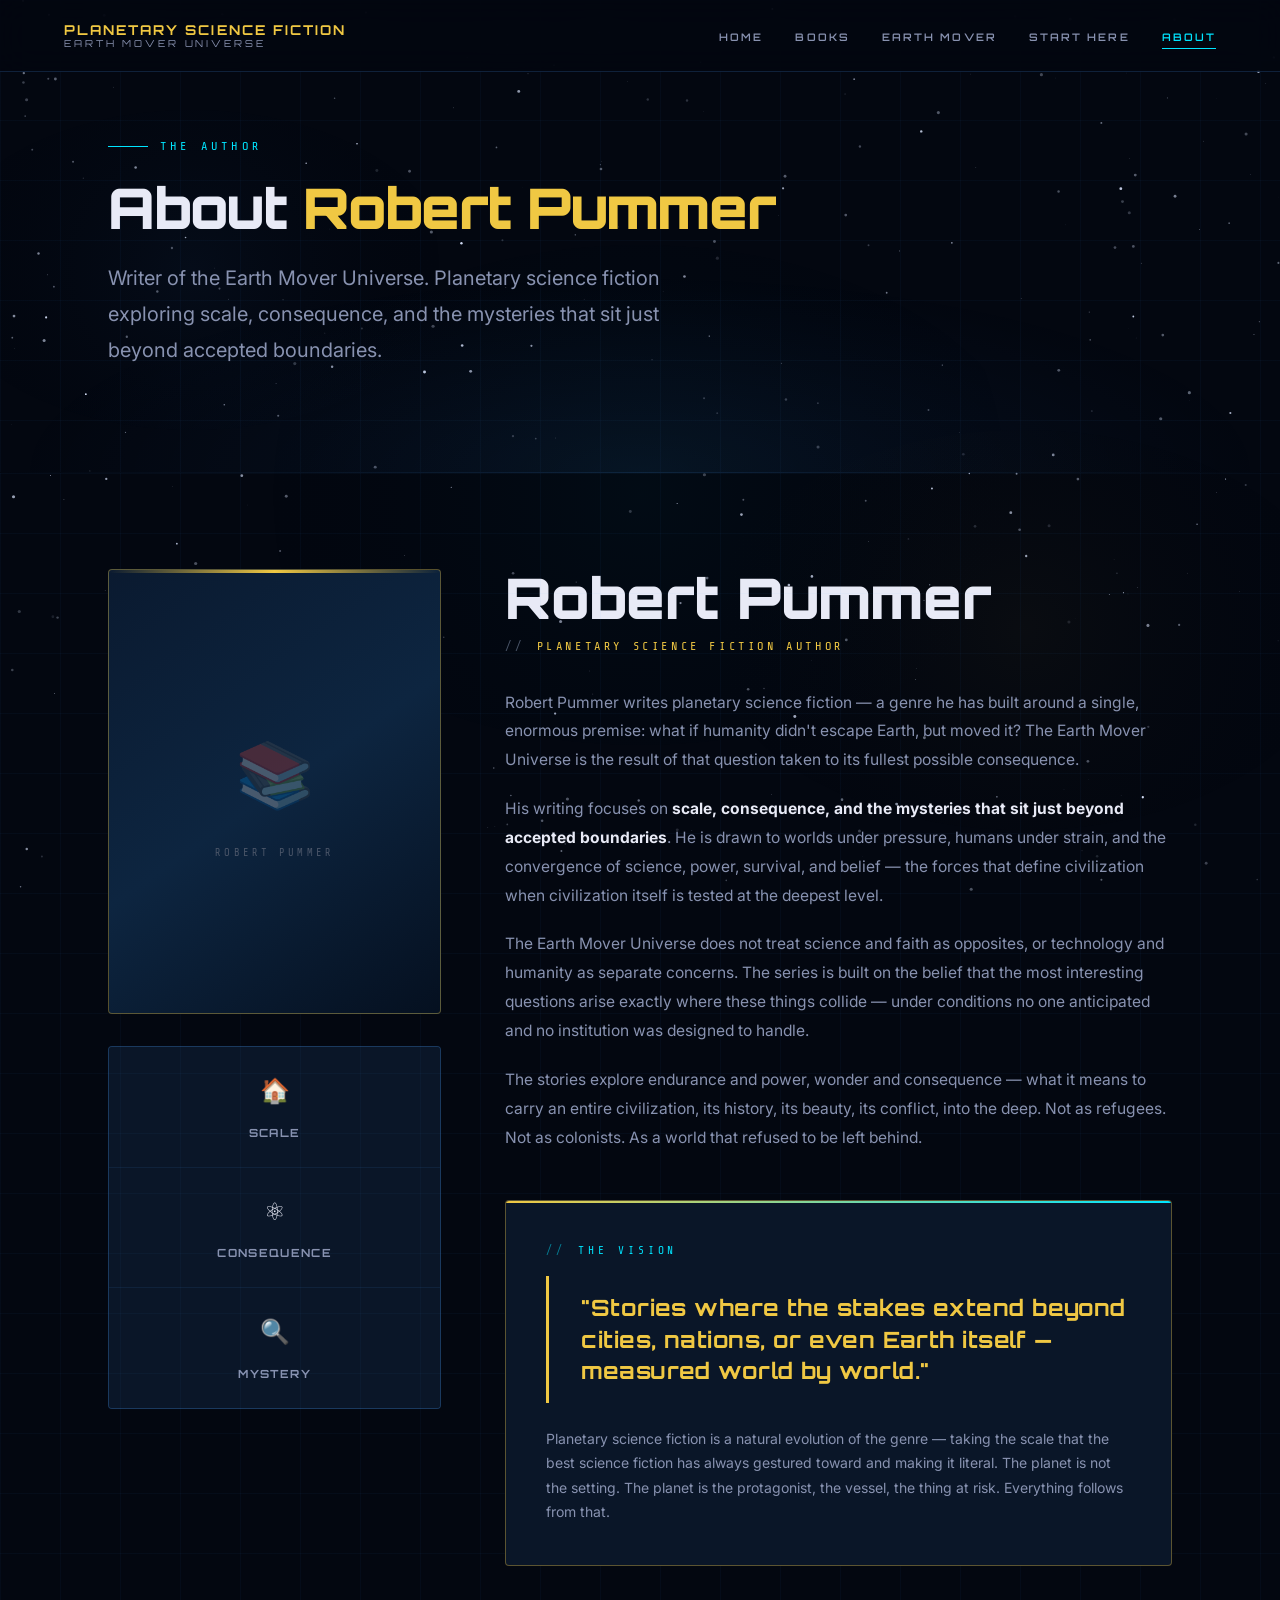
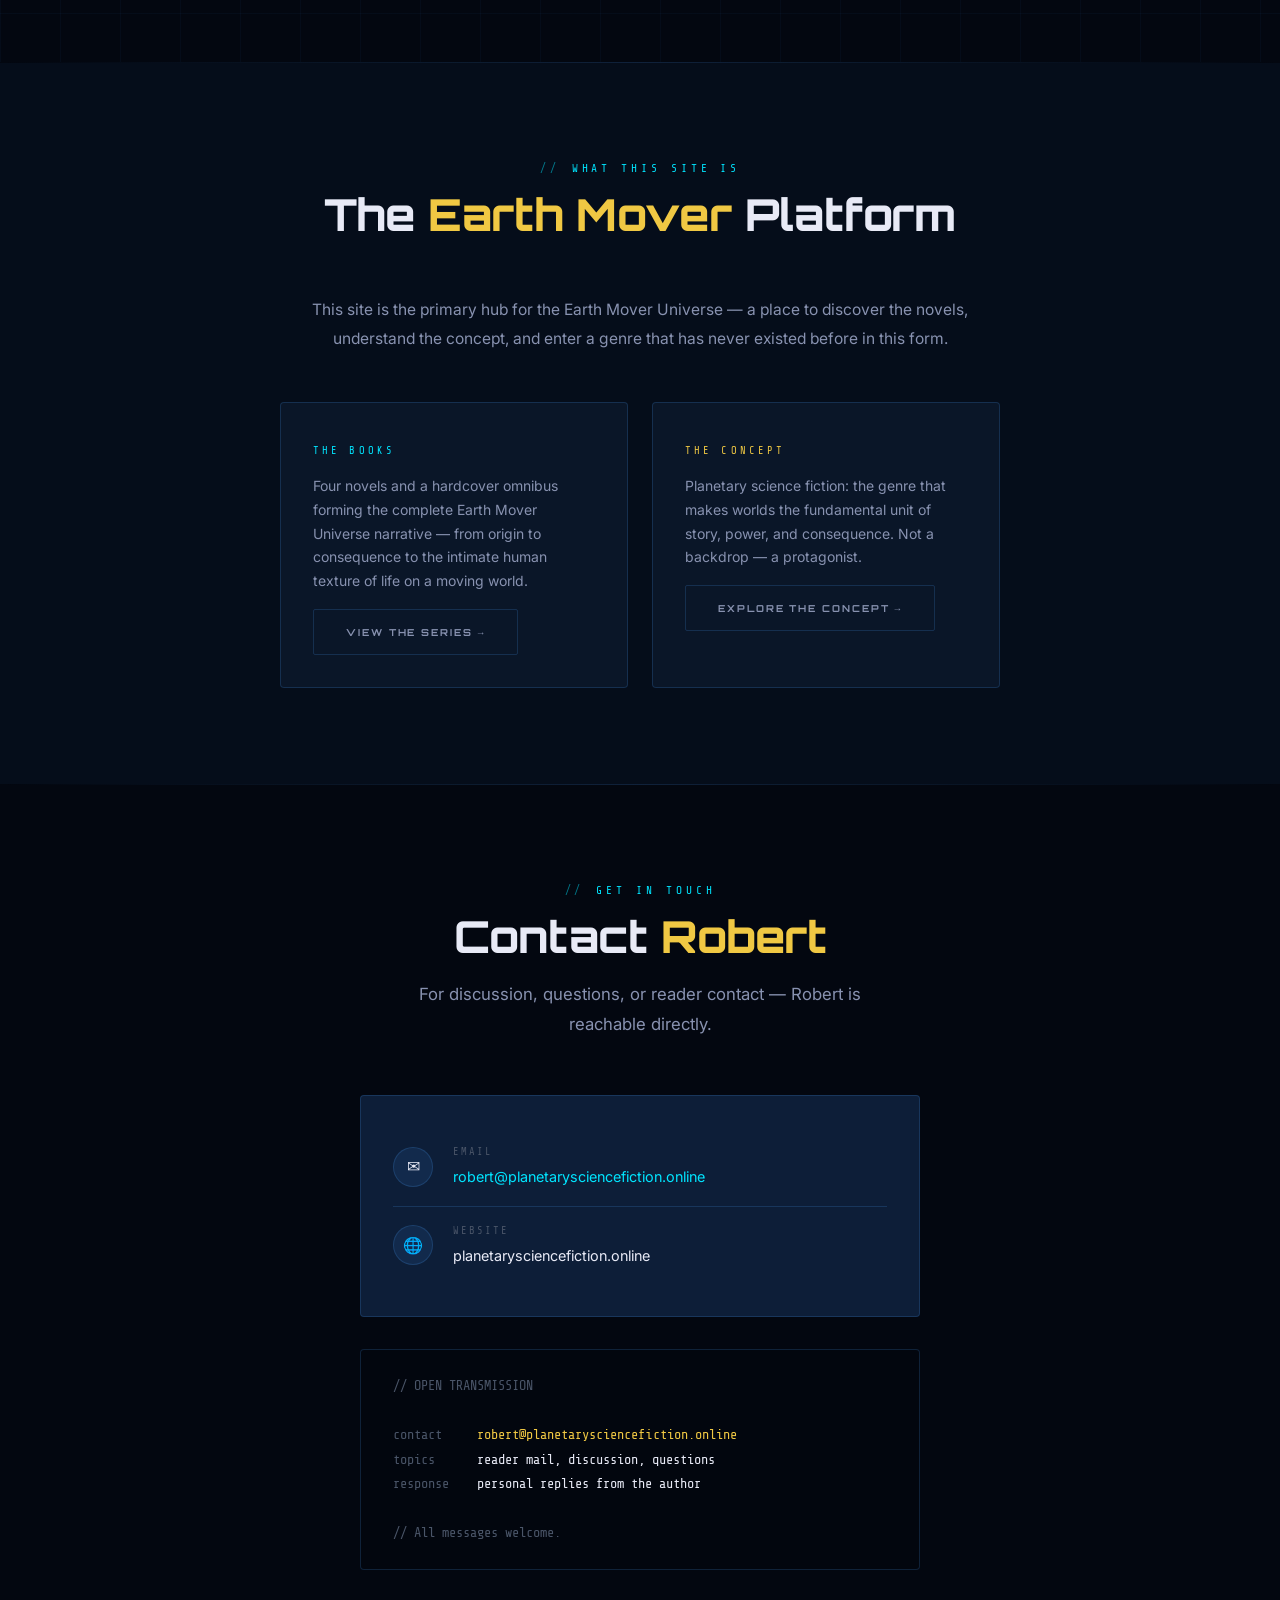
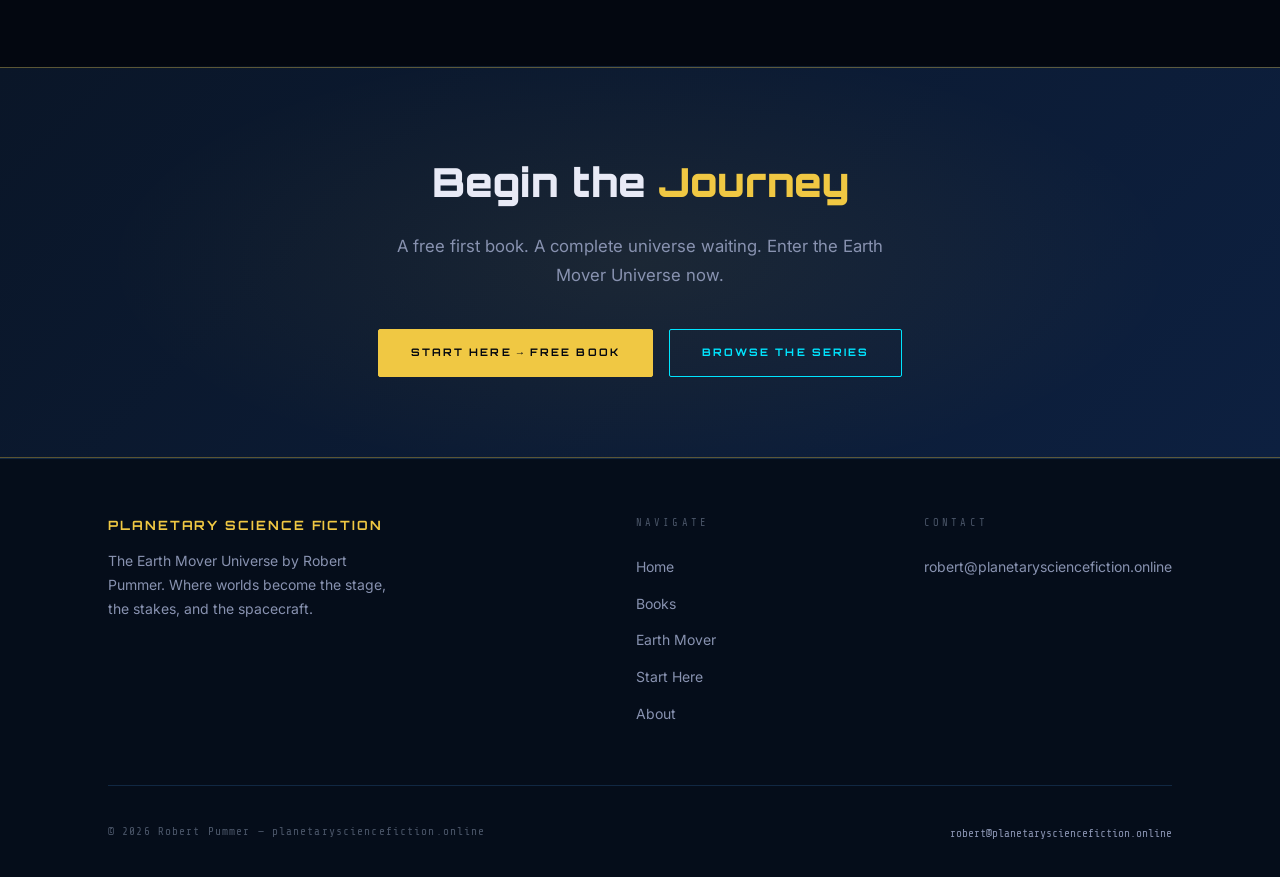
==== about.html @ 84923c12 "Initial build: full site redesign — sci-fi space theme 5-page static site with shared CSS/JS design " ====
<!DOCTYPE html>
<html lang="en">
<head>
  <meta charset="UTF-8" />
  <meta name="viewport" content="width=device-width, initial-scale=1.0" />
  <title>About Robert Pummer | Planetary Science Fiction</title>
  <meta name="description" content="Robert Pummer — author of the Earth Mover Universe. Planetary science fiction exploring scale, consequence, and the mysteries beyond accepted boundaries." />
  <link rel="stylesheet" href="style.css" />
  <style>
    .author-grid {
      display: grid;
      grid-template-columns: 1fr 2fr;
      gap: 4rem;
      align-items: start;
    }
    @media (max-width: 768px) {
      .author-grid { grid-template-columns: 1fr; gap: 2.5rem; }
    }

    .author-portrait {
      aspect-ratio: 3/4;
      background: linear-gradient(145deg, #0a1a30 0%, #0d2540 50%, #051020 100%);
      border: 1px solid var(--border-gold);
      border-radius: 4px;
      display: flex;
      align-items: center;
      justify-content: center;
      flex-direction: column;
      gap: 1rem;
      position: relative;
      overflow: hidden;
    }
    .author-portrait::before {
      content: '';
      position: absolute;
      top: 0; left: 0; right: 0;
      height: 3px;
      background: linear-gradient(90deg, transparent, var(--gold), transparent);
    }
    .author-portrait-icon {
      font-size: 4rem;
      opacity: 0.25;
    }
    .author-portrait-label {
      font-family: var(--font-mono);
      font-size: 0.65rem;
      letter-spacing: 0.3em;
      color: var(--text-dim);
      text-transform: uppercase;
    }

    .author-name {
      font-family: var(--font-display);
      font-size: clamp(2rem, 5vw, 3.5rem);
      font-weight: 900;
      color: var(--text);
      line-height: 1.05;
      margin-bottom: 0.5rem;
    }
    .author-title {
      font-family: var(--font-mono);
      font-size: 0.75rem;
      letter-spacing: 0.3em;
      color: var(--gold);
      text-transform: uppercase;
      margin-bottom: 2rem;
      display: flex;
      align-items: center;
      gap: 0.75rem;
    }
    .author-title::before { content: '//'; color: var(--text-dim); }

    .bio-para {
      font-size: 0.975rem;
      color: var(--text-muted);
      line-height: 1.85;
      margin-bottom: 1.25rem;
    }

    .mission-card {
      background: var(--bg-card);
      border: 1px solid var(--border-gold);
      border-radius: 4px;
      padding: 2.5rem;
      position: relative;
      overflow: hidden;
      margin-top: 3rem;
    }
    .mission-card::before {
      content: '';
      position: absolute;
      top: 0; left: 0; right: 0;
      height: 2px;
      background: linear-gradient(90deg, var(--gold), var(--cyan));
    }

    .contact-block {
      background: var(--bg-card-alt);
      border: 1px solid var(--border);
      border-radius: 4px;
      padding: 2rem;
      margin-top: 2rem;
    }
    .contact-method {
      display: flex;
      align-items: center;
      gap: 1.25rem;
      padding: 1rem 0;
      border-bottom: 1px solid var(--border);
    }
    .contact-method:last-child { border-bottom: none; }
    .contact-icon {
      width: 40px;
      height: 40px;
      border-radius: 50%;
      background: rgba(74,158,255,0.1);
      border: 1px solid var(--border);
      display: flex;
      align-items: center;
      justify-content: center;
      font-size: 1rem;
      flex-shrink: 0;
    }
    .contact-label {
      font-family: var(--font-mono);
      font-size: 0.65rem;
      letter-spacing: 0.2em;
      color: var(--text-dim);
      text-transform: uppercase;
      margin-bottom: 0.2rem;
    }
    .contact-value { font-size: 0.9rem; color: var(--text); }
    .contact-value a { color: var(--cyan); }
    .contact-value a:hover { color: var(--gold); }

    .writing-focus {
      display: grid;
      grid-template-columns: repeat(auto-fit, minmax(200px, 1fr));
      gap: 1px;
      background: var(--border);
      border: 1px solid var(--border);
      border-radius: 4px;
      overflow: hidden;
      margin-top: 2rem;
    }
    .wf-item {
      background: var(--bg-card);
      padding: 1.5rem;
      text-align: center;
    }
    .wf-icon { font-size: 1.5rem; margin-bottom: 0.75rem; display: block; }
    .wf-label {
      font-family: var(--font-display);
      font-size: 0.7rem;
      font-weight: 700;
      letter-spacing: 0.12em;
      text-transform: uppercase;
      color: var(--text-muted);
    }
  </style>
</head>
<body>

<canvas id="starfield"></canvas>

<div class="page-wrap">

  <!-- ── Navigation ── -->
  <nav class="nav">
    <a href="index.html" class="nav-logo">
      Planetary Science Fiction
      <span>Earth Mover Universe</span>
    </a>
    <ul class="nav-links">
      <li><a href="index.html">Home</a></li>
      <li><a href="books.html">Books</a></li>
      <li><a href="earth-mover.html">Earth Mover</a></li>
      <li><a href="start-here.html">Start Here</a></li>
      <li><a href="about.html">About</a></li>
    </ul>
    <div class="nav-toggle" aria-label="Toggle navigation">
      <span></span><span></span><span></span>
    </div>
  </nav>

  <!-- ── Page Header ── -->
  <header class="page-header grid-overlay">
    <div class="container page-header-inner">
      <p class="hero-eyebrow">The Author</p>
      <h1 class="hero-title" style="font-size:clamp(2rem,5vw,3.5rem);">
        About <span style="color:var(--gold);">Robert Pummer</span>
      </h1>
      <p class="hero-sub">
        Writer of the Earth Mover Universe. Planetary science fiction exploring scale,
        consequence, and the mysteries that sit just beyond accepted boundaries.
      </p>
    </div>
  </header>

  <div class="divider"></div>

  <!-- ── Author Section ── -->
  <section class="section-pad grid-overlay">
    <div class="container">
      <div class="author-grid">

        <!-- Portrait -->
        <div>
          <div class="author-portrait">
            <div class="author-portrait-icon">&#128218;</div>
            <div class="author-portrait-label">Robert Pummer</div>
          </div>

          <div class="writing-focus">
            <div class="wf-item">
              <span class="wf-icon">&#127968;</span>
              <div class="wf-label">Scale</div>
            </div>
            <div class="wf-item">
              <span class="wf-icon">&#9883;</span>
              <div class="wf-label">Consequence</div>
            </div>
            <div class="wf-item">
              <span class="wf-icon">&#128269;</span>
              <div class="wf-label">Mystery</div>
            </div>
          </div>
        </div>

        <!-- Bio -->
        <div>
          <div class="author-name">Robert Pummer</div>
          <div class="author-title">Planetary Science Fiction Author</div>

          <p class="bio-para">
            Robert Pummer writes planetary science fiction — a genre he has built
            around a single, enormous premise: what if humanity didn't escape Earth,
            but moved it? The Earth Mover Universe is the result of that question taken
            to its fullest possible consequence.
          </p>

          <p class="bio-para">
            His writing focuses on <strong style="color:var(--text);">scale, consequence, and the mysteries that sit
            just beyond accepted boundaries</strong>. He is drawn to worlds under pressure,
            humans under strain, and the convergence of science, power, survival,
            and belief — the forces that define civilization when civilization itself
            is tested at the deepest level.
          </p>

          <p class="bio-para">
            The Earth Mover Universe does not treat science and faith as opposites,
            or technology and humanity as separate concerns. The series is built on the
            belief that the most interesting questions arise exactly where these things
            collide — under conditions no one anticipated and no institution was
            designed to handle.
          </p>

          <p class="bio-para">
            The stories explore endurance and power, wonder and consequence — what
            it means to carry an entire civilization, its history, its beauty, its
            conflict, into the deep. Not as refugees. Not as colonists. As a world
            that refused to be left behind.
          </p>

          <div class="mission-card">
            <p class="section-label" style="margin-bottom:1rem;">The Vision</p>
            <div class="pull-quote" style="font-size:clamp(1rem,2.5vw,1.4rem);">
              "Stories where the stakes extend beyond cities, nations, or even Earth itself —
              measured world by world."
            </div>
            <p style="font-size:0.875rem; color:var(--text-muted); margin-top:1.5rem; line-height:1.75;">
              Planetary science fiction is a natural evolution of the genre — taking
              the scale that the best science fiction has always gestured toward and
              making it literal. The planet is not the setting. The planet is the
              protagonist, the vessel, the thing at risk. Everything follows from that.
            </p>
          </div>

        </div>

      </div>
    </div>
  </section>

  <div class="divider"></div>

  <!-- ── Site Mission ── -->
  <section class="section-pad bg-deep">
    <div class="container">
      <div style="max-width:720px; margin:0 auto;">
        <div class="section-header text-center">
          <p class="section-label" style="justify-content:center;">What This Site Is</p>
          <h2 class="section-title">The <span>Earth Mover</span> Platform</h2>
        </div>

        <p style="color:var(--text-muted); font-size:0.975rem; line-height:1.85; margin-bottom:1.25rem; text-align:center;">
          This site is the primary hub for the Earth Mover Universe — a place to
          discover the novels, understand the concept, and enter a genre that has
          never existed before in this form.
        </p>

        <div style="display:grid; grid-template-columns:1fr 1fr; gap:1.5rem; margin-top:3rem;">

          <div class="card">
            <div style="margin-bottom:0.75rem;">
              <span style="font-family:var(--font-mono); font-size:0.65rem; letter-spacing:0.3em; color:var(--cyan); text-transform:uppercase;">The Books</span>
            </div>
            <p style="font-size:0.875rem; color:var(--text-muted); line-height:1.7;">
              Four novels and a hardcover omnibus forming the complete Earth Mover
              Universe narrative — from origin to consequence to the intimate human
              texture of life on a moving world.
            </p>
            <div style="margin-top:1rem;">
              <a href="books.html" class="btn btn-ghost" style="font-size:0.6rem;">View the Series &rarr;</a>
            </div>
          </div>

          <div class="card card-gold">
            <div style="margin-bottom:0.75rem;">
              <span style="font-family:var(--font-mono); font-size:0.65rem; letter-spacing:0.3em; color:var(--gold); text-transform:uppercase;">The Concept</span>
            </div>
            <p style="font-size:0.875rem; color:var(--text-muted); line-height:1.7;">
              Planetary science fiction: the genre that makes worlds the fundamental
              unit of story, power, and consequence. Not a backdrop — a protagonist.
            </p>
            <div style="margin-top:1rem;">
              <a href="earth-mover.html" class="btn btn-ghost" style="font-size:0.6rem;">Explore the Concept &rarr;</a>
            </div>
          </div>

        </div>

      </div>
    </div>
  </section>

  <div class="divider"></div>

  <!-- ── Contact ── -->
  <section class="section-pad">
    <div class="container">
      <div style="max-width:560px; margin:0 auto;">
        <div class="section-header text-center">
          <p class="section-label" style="justify-content:center;">Get in Touch</p>
          <h2 class="section-title">Contact <span>Robert</span></h2>
          <p class="section-lead" style="max-width:480px; margin:1rem auto 0;">
            For discussion, questions, or reader contact — Robert is reachable directly.
          </p>
        </div>

        <div class="contact-block">
          <div class="contact-method">
            <div class="contact-icon">&#9993;</div>
            <div>
              <div class="contact-label">Email</div>
              <div class="contact-value">
                <a href="mailto:robert@planetarysciencefiction.online">robert@planetarysciencefiction.online</a>
              </div>
            </div>
          </div>
          <div class="contact-method">
            <div class="contact-icon">&#127760;</div>
            <div>
              <div class="contact-label">Website</div>
              <div class="contact-value">planetarysciencefiction.online</div>
            </div>
          </div>
        </div>

        <div class="terminal" style="margin-top:2rem;">
          <div><span class="prompt">// OPEN TRANSMISSION</span></div>
          <div>&nbsp;</div>
          <div><span class="prompt">contact &nbsp;&nbsp;&nbsp;</span> <span class="gold">robert@planetarysciencefiction.online</span></div>
          <div><span class="prompt">topics &nbsp;&nbsp;&nbsp;&nbsp;</span> <span class="value">reader mail, discussion, questions</span></div>
          <div><span class="prompt">response &nbsp;&nbsp;</span> <span class="value">personal replies from the author</span></div>
          <div>&nbsp;</div>
          <div><span class="dim">// All messages welcome.</span></div>
        </div>

      </div>
    </div>
  </section>

  <div class="divider"></div>

  <!-- ── CTA ── -->
  <section class="cta-band">
    <div class="container cta-band-inner">
      <h2>Begin the <span>Journey</span></h2>
      <p>A free first book. A complete universe waiting. Enter the Earth Mover Universe now.</p>
      <div class="hero-cta" style="justify-content:center;">
        <a href="start-here.html" class="btn btn-primary">Start Here &rarr; Free Book</a>
        <a href="books.html" class="btn btn-secondary">Browse the Series</a>
      </div>
    </div>
  </section>

  <!-- ── Footer ── -->
  <footer class="footer">
    <div class="container">
      <div class="footer-grid">
        <div>
          <div class="footer-brand">Planetary Science Fiction</div>
          <p class="footer-tagline">The Earth Mover Universe by Robert Pummer. Where worlds become the stage, the stakes, and the spacecraft.</p>
        </div>
        <div>
          <div class="footer-heading">Navigate</div>
          <ul class="footer-links">
            <li><a href="index.html">Home</a></li>
            <li><a href="books.html">Books</a></li>
            <li><a href="earth-mover.html">Earth Mover</a></li>
            <li><a href="start-here.html">Start Here</a></li>
            <li><a href="about.html">About</a></li>
          </ul>
        </div>
        <div>
          <div class="footer-heading">Contact</div>
          <ul class="footer-links">
            <li><a href="mailto:robert@planetarysciencefiction.online">robert@planetarysciencefiction.online</a></li>
          </ul>
        </div>
      </div>
      <div class="footer-bottom">
        <div class="footer-copy">&copy; 2026 Robert Pummer &mdash; planetarysciencefiction.online</div>
        <div class="footer-contact"><a href="mailto:robert@planetarysciencefiction.online">robert@planetarysciencefiction.online</a></div>
      </div>
    </div>
  </footer>

</div><!-- .page-wrap -->

<script src="main.js"></script>
</body>
</html>
---- style.css ----
/* ============================================================
   Planetary Science Fiction — Shared Design System
   Color palette: Deep Space Dark + Stellar Gold + Nebula Cyan
   ============================================================ */

@import url('https://fonts.googleapis.com/css2?family=Orbitron:wght@400;500;600;700;800;900&family=Inter:wght@300;400;500;600&family=Share+Tech+Mono&display=swap');

/* ── Custom Properties ────────────────────────────────────── */
:root {
  --bg-void:      #030710;
  --bg-deep:      #050d1a;
  --bg-card:      #0a1628;
  --bg-card-alt:  #0d1e38;
  --bg-glass:     rgba(10, 22, 40, 0.75);

  --gold:         #f0c843;
  --gold-dim:     #c9a52e;
  --gold-glow:    rgba(240, 200, 67, 0.25);

  --cyan:         #00e5ff;
  --cyan-dim:     #00b8cc;
  --cyan-glow:    rgba(0, 229, 255, 0.2);

  --blue:         #4a9eff;
  --blue-dim:     #2d7fd4;
  --blue-glow:    rgba(74, 158, 255, 0.2);

  --text:         #e8eaf6;
  --text-muted:   #8892b0;
  --text-dim:     #4a5568;

  --border:       rgba(74, 158, 255, 0.18);
  --border-gold:  rgba(240, 200, 67, 0.35);

  --nav-h:        72px;

  --font-display: 'Orbitron', 'Courier New', monospace;
  --font-body:    'Inter', 'Segoe UI', sans-serif;
  --font-mono:    'Share Tech Mono', 'Courier New', monospace;
}

/* ── Reset & Base ─────────────────────────────────────────── */
*, *::before, *::after { box-sizing: border-box; margin: 0; padding: 0; }

html { scroll-behavior: smooth; font-size: 16px; }

body {
  background-color: var(--bg-void);
  color: var(--text);
  font-family: var(--font-body);
  font-weight: 400;
  line-height: 1.7;
  overflow-x: hidden;
  min-height: 100vh;
}

img { max-width: 100%; display: block; }
a   { color: var(--cyan); text-decoration: none; transition: color 0.25s; }
a:hover { color: var(--gold); }

/* ── Starfield Canvas Background ─────────────────────────── */
#starfield {
  position: fixed;
  inset: 0;
  z-index: 0;
  pointer-events: none;
}

/* ── Global Layout Wrapper ────────────────────────────────── */
.page-wrap {
  position: relative;
  z-index: 1;
  min-height: 100vh;
  display: flex;
  flex-direction: column;
}

/* ── Navigation ───────────────────────────────────────────── */
.nav {
  position: fixed;
  top: 0; left: 0; right: 0;
  z-index: 100;
  height: var(--nav-h);
  display: flex;
  align-items: center;
  justify-content: space-between;
  padding: 0 clamp(1.5rem, 5vw, 4rem);
  background: rgba(3, 7, 16, 0.85);
  backdrop-filter: blur(16px);
  -webkit-backdrop-filter: blur(16px);
  border-bottom: 1px solid var(--border);
}

.nav-logo {
  font-family: var(--font-display);
  font-weight: 700;
  font-size: 0.85rem;
  letter-spacing: 0.15em;
  color: var(--gold);
  text-transform: uppercase;
  line-height: 1.2;
}
.nav-logo span { display: block; font-size: 0.6rem; color: var(--text-muted); letter-spacing: 0.3em; font-weight: 400; }

.nav-links {
  display: flex;
  gap: 2rem;
  list-style: none;
}
.nav-links a {
  font-family: var(--font-display);
  font-size: 0.65rem;
  font-weight: 600;
  letter-spacing: 0.2em;
  text-transform: uppercase;
  color: var(--text-muted);
  padding: 0.25rem 0;
  border-bottom: 1px solid transparent;
  transition: color 0.25s, border-color 0.25s;
}
.nav-links a:hover,
.nav-links a.active {
  color: var(--cyan);
  border-color: var(--cyan);
}

/* Hamburger for mobile */
.nav-toggle {
  display: none;
  flex-direction: column;
  gap: 5px;
  cursor: pointer;
  padding: 4px;
}
.nav-toggle span {
  display: block;
  width: 24px;
  height: 2px;
  background: var(--text-muted);
  transition: 0.3s;
}

/* ── Section Base ─────────────────────────────────────────── */
section { position: relative; }

.container {
  max-width: 1160px;
  margin: 0 auto;
  padding: 0 clamp(1.5rem, 5vw, 3rem);
}

/* ── Grid Overlay Texture ─────────────────────────────────── */
.grid-overlay::before {
  content: '';
  position: absolute;
  inset: 0;
  background-image:
    linear-gradient(rgba(74,158,255,0.04) 1px, transparent 1px),
    linear-gradient(90deg, rgba(74,158,255,0.04) 1px, transparent 1px);
  background-size: 60px 60px;
  pointer-events: none;
  z-index: 0;
}

/* ── Hero Sections ────────────────────────────────────────── */
.hero {
  min-height: 100vh;
  display: flex;
  align-items: center;
  padding-top: var(--nav-h);
  overflow: hidden;
  position: relative;
}
.hero::after {
  content: '';
  position: absolute;
  inset: 0;
  background:
    radial-gradient(ellipse 60% 50% at 50% 60%, rgba(74,158,255,0.07) 0%, transparent 70%),
    radial-gradient(ellipse 40% 30% at 20% 80%, rgba(240,200,67,0.05) 0%, transparent 60%);
  pointer-events: none;
}

.hero-inner {
  position: relative;
  z-index: 1;
  padding: 6rem 0 5rem;
}

.hero-eyebrow {
  font-family: var(--font-mono);
  font-size: 0.75rem;
  letter-spacing: 0.35em;
  text-transform: uppercase;
  color: var(--cyan);
  margin-bottom: 1.5rem;
  display: flex;
  align-items: center;
  gap: 0.75rem;
}
.hero-eyebrow::before {
  content: '';
  display: inline-block;
  width: 40px;
  height: 1px;
  background: var(--cyan);
}

.hero-title {
  font-family: var(--font-display);
  font-size: clamp(2.5rem, 6vw, 5.5rem);
  font-weight: 900;
  line-height: 1.0;
  letter-spacing: -0.02em;
  color: var(--text);
  margin-bottom: 1.5rem;
}
.hero-title .highlight {
  color: var(--gold);
  display: block;
}
.hero-title .dim { color: var(--text-muted); }

.hero-sub {
  font-size: clamp(1rem, 2vw, 1.25rem);
  color: var(--text-muted);
  max-width: 600px;
  margin-bottom: 2.5rem;
  line-height: 1.8;
}

.hero-tagline {
  font-family: var(--font-display);
  font-size: clamp(1rem, 2.5vw, 1.35rem);
  font-weight: 600;
  color: var(--gold);
  letter-spacing: 0.05em;
  margin-bottom: 2.5rem;
  border-left: 3px solid var(--gold);
  padding-left: 1rem;
}

.hero-cta {
  display: flex;
  flex-wrap: wrap;
  gap: 1rem;
  align-items: center;
}

/* ── Buttons ──────────────────────────────────────────────── */
.btn {
  display: inline-flex;
  align-items: center;
  gap: 0.5rem;
  font-family: var(--font-display);
  font-size: 0.65rem;
  font-weight: 700;
  letter-spacing: 0.2em;
  text-transform: uppercase;
  padding: 0.875rem 2rem;
  border-radius: 2px;
  border: 1px solid transparent;
  cursor: pointer;
  transition: all 0.25s;
  white-space: nowrap;
}

.btn-primary {
  background: var(--gold);
  color: #030710;
  border-color: var(--gold);
}
.btn-primary:hover {
  background: transparent;
  color: var(--gold);
  box-shadow: 0 0 24px var(--gold-glow);
}

.btn-secondary {
  background: transparent;
  color: var(--cyan);
  border-color: var(--cyan);
}
.btn-secondary:hover {
  background: var(--cyan-glow);
  box-shadow: 0 0 24px var(--cyan-glow);
}

.btn-ghost {
  background: transparent;
  color: var(--text-muted);
  border-color: var(--border);
}
.btn-ghost:hover {
  color: var(--text);
  border-color: rgba(74,158,255,0.5);
}

/* ── Section Headers ──────────────────────────────────────── */
.section-header {
  margin-bottom: 3.5rem;
}
.section-label {
  font-family: var(--font-mono);
  font-size: 0.7rem;
  letter-spacing: 0.35em;
  text-transform: uppercase;
  color: var(--cyan);
  margin-bottom: 0.75rem;
  display: flex;
  align-items: center;
  gap: 0.75rem;
}
.section-label::before {
  content: '//';
  opacity: 0.5;
}
.section-title {
  font-family: var(--font-display);
  font-size: clamp(1.75rem, 4vw, 2.75rem);
  font-weight: 800;
  color: var(--text);
  line-height: 1.15;
  letter-spacing: -0.01em;
}
.section-title span { color: var(--gold); }
.section-lead {
  margin-top: 1rem;
  font-size: 1.05rem;
  color: var(--text-muted);
  max-width: 640px;
  line-height: 1.8;
}

/* ── Cards ────────────────────────────────────────────────── */
.card {
  background: var(--bg-card);
  border: 1px solid var(--border);
  border-radius: 4px;
  padding: 2rem;
  transition: border-color 0.3s, box-shadow 0.3s, transform 0.3s;
  position: relative;
  overflow: hidden;
}
.card::before {
  content: '';
  position: absolute;
  top: 0; left: 0; right: 0;
  height: 2px;
  background: linear-gradient(90deg, transparent, var(--cyan), transparent);
  opacity: 0;
  transition: opacity 0.3s;
}
.card:hover {
  border-color: rgba(74,158,255,0.4);
  box-shadow: 0 8px 40px rgba(74,158,255,0.1);
  transform: translateY(-2px);
}
.card:hover::before { opacity: 1; }

.card-gold::before {
  background: linear-gradient(90deg, transparent, var(--gold), transparent);
}
.card-gold:hover {
  border-color: var(--border-gold);
  box-shadow: 0 8px 40px var(--gold-glow);
}

/* ── Book Cards ───────────────────────────────────────────── */
.books-grid {
  display: grid;
  grid-template-columns: repeat(auto-fill, minmax(280px, 1fr));
  gap: 1.5rem;
}

.book-card {
  background: var(--bg-card);
  border: 1px solid var(--border);
  border-radius: 4px;
  overflow: hidden;
  transition: all 0.3s;
  display: flex;
  flex-direction: column;
}
.book-card:hover {
  border-color: var(--border-gold);
  box-shadow: 0 8px 40px var(--gold-glow);
  transform: translateY(-3px);
}

.book-cover {
  width: 100%;
  aspect-ratio: 2/3;
  object-fit: cover;
  background: var(--bg-card-alt);
  display: flex;
  align-items: center;
  justify-content: center;
}
.book-cover-placeholder {
  width: 100%;
  aspect-ratio: 2/3;
  background: linear-gradient(135deg, var(--bg-card-alt) 0%, #0f2a4a 100%);
  display: flex;
  align-items: center;
  justify-content: center;
  flex-direction: column;
  gap: 1rem;
  padding: 2rem;
}
.book-cover-placeholder .book-num {
  font-family: var(--font-display);
  font-size: 3rem;
  font-weight: 900;
  color: rgba(240,200,67,0.15);
  line-height: 1;
}
.book-cover-placeholder .book-icon {
  font-size: 2.5rem;
  opacity: 0.4;
}

.book-body { padding: 1.5rem; flex: 1; display: flex; flex-direction: column; }
.book-series-tag {
  font-family: var(--font-mono);
  font-size: 0.65rem;
  letter-spacing: 0.25em;
  color: var(--cyan);
  text-transform: uppercase;
  margin-bottom: 0.5rem;
}
.book-title {
  font-family: var(--font-display);
  font-size: 1rem;
  font-weight: 700;
  color: var(--text);
  margin-bottom: 0.5rem;
  line-height: 1.3;
}
.book-tagline {
  font-size: 0.8rem;
  color: var(--gold);
  font-style: italic;
  margin-bottom: 1rem;
}
.book-desc {
  font-size: 0.875rem;
  color: var(--text-muted);
  line-height: 1.7;
  flex: 1;
  margin-bottom: 1.5rem;
}
.book-footer { margin-top: auto; }

/* ── Data Display Elements ────────────────────────────────── */
.data-row {
  display: flex;
  align-items: baseline;
  gap: 1rem;
  padding: 0.75rem 0;
  border-bottom: 1px solid var(--border);
}
.data-label {
  font-family: var(--font-mono);
  font-size: 0.7rem;
  letter-spacing: 0.2em;
  color: var(--text-dim);
  text-transform: uppercase;
  min-width: 160px;
  flex-shrink: 0;
}
.data-value {
  font-size: 0.9rem;
  color: var(--text);
}
.data-value.highlight { color: var(--gold); font-weight: 600; }

/* ── Stat Blocks ──────────────────────────────────────────── */
.stats-row {
  display: grid;
  grid-template-columns: repeat(auto-fit, minmax(160px, 1fr));
  gap: 1px;
  background: var(--border);
  border: 1px solid var(--border);
  border-radius: 4px;
  overflow: hidden;
}
.stat-block {
  background: var(--bg-card);
  padding: 2rem 1.5rem;
  text-align: center;
}
.stat-num {
  font-family: var(--font-display);
  font-size: 2.5rem;
  font-weight: 900;
  color: var(--gold);
  line-height: 1;
  margin-bottom: 0.5rem;
}
.stat-label {
  font-family: var(--font-mono);
  font-size: 0.65rem;
  letter-spacing: 0.25em;
  color: var(--text-muted);
  text-transform: uppercase;
}

/* ── Feature Grid ─────────────────────────────────────────── */
.feature-grid {
  display: grid;
  grid-template-columns: repeat(auto-fit, minmax(260px, 1fr));
  gap: 1.5rem;
}

.feature-card {
  padding: 2rem;
  background: var(--bg-card);
  border: 1px solid var(--border);
  border-radius: 4px;
  transition: all 0.3s;
}
.feature-card:hover {
  border-color: rgba(74,158,255,0.35);
  box-shadow: 0 4px 30px var(--blue-glow);
}

.feature-icon {
  font-size: 1.75rem;
  margin-bottom: 1.25rem;
  display: block;
}
.feature-title {
  font-family: var(--font-display);
  font-size: 0.85rem;
  font-weight: 700;
  letter-spacing: 0.08em;
  color: var(--text);
  margin-bottom: 0.75rem;
  text-transform: uppercase;
}
.feature-text {
  font-size: 0.9rem;
  color: var(--text-muted);
  line-height: 1.7;
}

/* ── Quote/Pull Highlight ─────────────────────────────────── */
.pull-quote {
  font-family: var(--font-display);
  font-size: clamp(1.2rem, 3vw, 1.75rem);
  font-weight: 700;
  color: var(--gold);
  line-height: 1.4;
  border-left: 3px solid var(--gold);
  padding: 1rem 0 1rem 2rem;
  letter-spacing: 0.02em;
}

/* ── Horizontal Rule / Divider ────────────────────────────── */
.divider {
  height: 1px;
  background: linear-gradient(90deg, transparent, var(--border), transparent);
  margin: 0;
}

/* ── Section Padding ──────────────────────────────────────── */
.section-pad { padding: 6rem 0; }
.section-pad-sm { padding: 4rem 0; }

/* ── Background Variants ──────────────────────────────────── */
.bg-deep   { background: var(--bg-deep); }
.bg-card   { background: var(--bg-card); }

/* ── CTA Band ─────────────────────────────────────────────── */
.cta-band {
  background: linear-gradient(135deg, #0a1628 0%, #0d2040 100%);
  border-top: 1px solid var(--border-gold);
  border-bottom: 1px solid var(--border-gold);
  padding: 5rem 0;
  text-align: center;
  position: relative;
  overflow: hidden;
}
.cta-band::before {
  content: '';
  position: absolute;
  inset: 0;
  background:
    radial-gradient(ellipse 60% 80% at 50% 50%, rgba(240,200,67,0.07) 0%, transparent 70%);
  pointer-events: none;
}
.cta-band-inner { position: relative; z-index: 1; }
.cta-band h2 {
  font-family: var(--font-display);
  font-size: clamp(1.5rem, 4vw, 2.5rem);
  font-weight: 900;
  color: var(--text);
  margin-bottom: 1rem;
}
.cta-band h2 span { color: var(--gold); }
.cta-band p {
  color: var(--text-muted);
  font-size: 1.05rem;
  max-width: 520px;
  margin: 0 auto 2.5rem;
}

/* ── Form Elements ────────────────────────────────────────── */
.form-group { display: flex; gap: 0.75rem; flex-wrap: wrap; justify-content: center; }

.form-input {
  flex: 1;
  min-width: 240px;
  max-width: 380px;
  background: var(--bg-deep);
  border: 1px solid var(--border);
  border-radius: 2px;
  padding: 0.875rem 1.25rem;
  color: var(--text);
  font-family: var(--font-body);
  font-size: 0.9rem;
  outline: none;
  transition: border-color 0.25s;
}
.form-input::placeholder { color: var(--text-dim); }
.form-input:focus { border-color: var(--cyan); box-shadow: 0 0 0 2px var(--cyan-glow); }

/* ── Terminal/Data Block ──────────────────────────────────── */
.terminal {
  background: #02060e;
  border: 1px solid var(--border);
  border-radius: 4px;
  padding: 1.5rem 2rem;
  font-family: var(--font-mono);
  font-size: 0.85rem;
  color: var(--cyan);
  line-height: 1.8;
}
.terminal .prompt { color: var(--text-dim); }
.terminal .value  { color: var(--text); }
.terminal .gold   { color: var(--gold); }
.terminal .dim    { color: var(--text-dim); }

/* ── Recommended Books Grid ───────────────────────────────── */
.rec-grid {
  display: grid;
  grid-template-columns: repeat(auto-fill, minmax(200px, 1fr));
  gap: 1rem;
}
.rec-card {
  background: var(--bg-card-alt);
  border: 1px solid var(--border);
  border-radius: 4px;
  padding: 1.25rem;
  transition: all 0.25s;
}
.rec-card:hover {
  border-color: rgba(74,158,255,0.35);
  transform: translateY(-2px);
}
.rec-card a { color: var(--text); }
.rec-card a:hover { color: var(--gold); }
.rec-author {
  font-size: 0.75rem;
  color: var(--text-muted);
  margin-top: 0.35rem;
  font-family: var(--font-mono);
}

/* ── Timeline / Series Order ──────────────────────────────── */
.timeline {
  display: flex;
  flex-direction: column;
  gap: 0;
  position: relative;
}
.timeline::before {
  content: '';
  position: absolute;
  left: 20px;
  top: 0; bottom: 0;
  width: 1px;
  background: linear-gradient(to bottom, var(--cyan), var(--gold));
}
.timeline-item {
  display: flex;
  gap: 2rem;
  padding: 2rem 0 2rem 3.5rem;
  position: relative;
}
.timeline-dot {
  position: absolute;
  left: 12px;
  top: 2.5rem;
  width: 17px;
  height: 17px;
  border-radius: 50%;
  background: var(--bg-deep);
  border: 2px solid var(--cyan);
  transition: all 0.3s;
}
.timeline-item:hover .timeline-dot {
  background: var(--cyan);
  box-shadow: 0 0 16px var(--cyan-glow);
}
.timeline-cover {
  width: 110px;
  flex-shrink: 0;
  border-radius: 3px;
  border: 1px solid var(--border);
  object-fit: cover;
  align-self: flex-start;
  margin-top: 0.25rem;
  transition: border-color 0.3s, box-shadow 0.3s;
}
.timeline-item:hover .timeline-cover {
  border-color: var(--border-gold);
  box-shadow: 0 4px 20px var(--gold-glow);
}

@media (max-width: 600px) {
  .timeline-cover { width: 80px; }
}

.timeline-num {
  font-family: var(--font-display);
  font-size: 0.6rem;
  letter-spacing: 0.2em;
  color: var(--text-dim);
  text-transform: uppercase;
  margin-bottom: 0.35rem;
}
.timeline-title {
  font-family: var(--font-display);
  font-size: 1.1rem;
  font-weight: 700;
  color: var(--text);
  margin-bottom: 0.5rem;
}
.timeline-tagline { font-size: 0.875rem; color: var(--gold); font-style: italic; margin-bottom: 0.75rem; }
.timeline-desc { font-size: 0.9rem; color: var(--text-muted); line-height: 1.7; }

/* ── Omnibus Banner ───────────────────────────────────────── */
.omnibus-banner {
  background: linear-gradient(135deg, #0d1a30 0%, #1a2a0d 100%);
  border: 1px solid var(--border-gold);
  border-radius: 4px;
  padding: 2.5rem;
  display: flex;
  align-items: center;
  gap: 2rem;
  flex-wrap: wrap;
}
.omnibus-label {
  font-family: var(--font-mono);
  font-size: 0.65rem;
  letter-spacing: 0.3em;
  color: var(--gold);
  text-transform: uppercase;
  margin-bottom: 0.5rem;
}
.omnibus-title {
  font-family: var(--font-display);
  font-size: 1.5rem;
  font-weight: 800;
  color: var(--text);
  margin-bottom: 0.5rem;
}
.omnibus-desc { font-size: 0.9rem; color: var(--text-muted); max-width: 480px; }
.omnibus-actions { margin-left: auto; flex-shrink: 0; }

/* ── Footer ───────────────────────────────────────────────── */
.footer {
  background: var(--bg-deep);
  border-top: 1px solid var(--border);
  padding: 3.5rem 0 2rem;
  margin-top: auto;
}
.footer-grid {
  display: grid;
  grid-template-columns: 2fr 1fr 1fr;
  gap: 3rem;
  margin-bottom: 3rem;
}
.footer-brand {
  font-family: var(--font-display);
  font-size: 0.8rem;
  font-weight: 700;
  letter-spacing: 0.15em;
  color: var(--gold);
  text-transform: uppercase;
  margin-bottom: 0.75rem;
}
.footer-tagline {
  font-size: 0.875rem;
  color: var(--text-muted);
  line-height: 1.7;
  max-width: 280px;
}
.footer-heading {
  font-family: var(--font-mono);
  font-size: 0.65rem;
  letter-spacing: 0.3em;
  text-transform: uppercase;
  color: var(--text-dim);
  margin-bottom: 1.25rem;
}
.footer-links { list-style: none; }
.footer-links li { margin-bottom: 0.6rem; }
.footer-links a {
  font-size: 0.875rem;
  color: var(--text-muted);
  transition: color 0.2s;
}
.footer-links a:hover { color: var(--cyan); }

.footer-bottom {
  border-top: 1px solid var(--border);
  padding-top: 2rem;
  display: flex;
  align-items: center;
  justify-content: space-between;
  flex-wrap: wrap;
  gap: 1rem;
}
.footer-copy {
  font-family: var(--font-mono);
  font-size: 0.7rem;
  color: var(--text-dim);
  letter-spacing: 0.1em;
}
.footer-contact a {
  font-family: var(--font-mono);
  font-size: 0.7rem;
  color: var(--text-muted);
}
.footer-contact a:hover { color: var(--gold); }

/* ── Utility Classes ──────────────────────────────────────── */
.text-gold  { color: var(--gold); }
.text-cyan  { color: var(--cyan); }
.text-muted { color: var(--text-muted); }
.text-center { text-align: center; }
.mono { font-family: var(--font-mono); }

/* ── Page Header (non-hero pages) ────────────────────────── */
.page-header {
  padding: calc(var(--nav-h) + 4rem) 0 4rem;
  position: relative;
  overflow: hidden;
}
.page-header::after {
  content: '';
  position: absolute;
  inset: 0;
  background: radial-gradient(ellipse 70% 60% at 50% 100%, rgba(74,158,255,0.07) 0%, transparent 70%);
  pointer-events: none;
}
.page-header-inner { position: relative; z-index: 1; }

/* ── Scanline accent lines ────────────────────────────────── */
.scan-line {
  display: flex;
  align-items: center;
  gap: 1rem;
  margin-bottom: 2rem;
}
.scan-line::before,
.scan-line::after {
  content: '';
  flex: 1;
  height: 1px;
}
.scan-line::before { background: linear-gradient(to right, transparent, var(--border)); }
.scan-line::after  { background: linear-gradient(to left, transparent, var(--border)); }
.scan-line-text {
  font-family: var(--font-mono);
  font-size: 0.65rem;
  letter-spacing: 0.3em;
  color: var(--text-dim);
  text-transform: uppercase;
  white-space: nowrap;
}

/* ── Hero Two-Column Layout ───────────────────────────────── */
.hero-two-col {
  display: grid;
  grid-template-columns: 1fr 1fr;
  gap: 4rem;
  align-items: center;
  width: 100%;
}
.hero-left { min-width: 0; }
.hero-right { min-width: 0; }

.hero-video-wrap {
  position: relative;
  border-radius: 6px;
  overflow: hidden;
  border: 1px solid var(--border-gold);
  box-shadow:
    0 0 0 1px rgba(240,200,67,0.1),
    0 20px 80px rgba(0,0,0,0.5),
    0 0 60px rgba(74,158,255,0.1);
}
.hero-video-wrap::before {
  content: '';
  position: absolute;
  top: 0; left: 0; right: 0;
  height: 2px;
  background: linear-gradient(90deg, var(--cyan), var(--gold), var(--cyan));
  z-index: 2;
}
.hero-video-wrap video {
  display: block;
  width: 100%;
  height: auto;
  aspect-ratio: 16/9;
  object-fit: cover;
}
.hero-video-label {
  position: absolute;
  bottom: 0; left: 0; right: 0;
  background: linear-gradient(to top, rgba(3,7,16,0.9), transparent);
  padding: 1.5rem 1rem 0.75rem;
  font-family: var(--font-mono);
  font-size: 0.62rem;
  letter-spacing: 0.25em;
  color: var(--text-muted);
  text-transform: uppercase;
  z-index: 2;
}

@media (max-width: 960px) {
  .hero-two-col {
    grid-template-columns: 1fr;
    gap: 2.5rem;
  }
  .hero-right { order: -1; max-width: 560px; margin: 0 auto; width: 100%; }
}

/* ── Responsive ───────────────────────────────────────────── */
@media (max-width: 768px) {
  .nav-links { display: none; }
  .nav-links.open {
    display: flex;
    flex-direction: column;
    position: absolute;
    top: var(--nav-h);
    left: 0; right: 0;
    background: rgba(3,7,16,0.98);
    padding: 1.5rem 2rem 2rem;
    border-bottom: 1px solid var(--border);
    gap: 1.25rem;
  }
  .nav-toggle { display: flex; }

  .footer-grid { grid-template-columns: 1fr; gap: 2rem; }
  .footer-bottom { flex-direction: column; text-align: center; }

  .omnibus-banner { flex-direction: column; }
  .omnibus-actions { margin-left: 0; }

  .hero-title { font-size: clamp(2rem, 8vw, 3rem); }
}
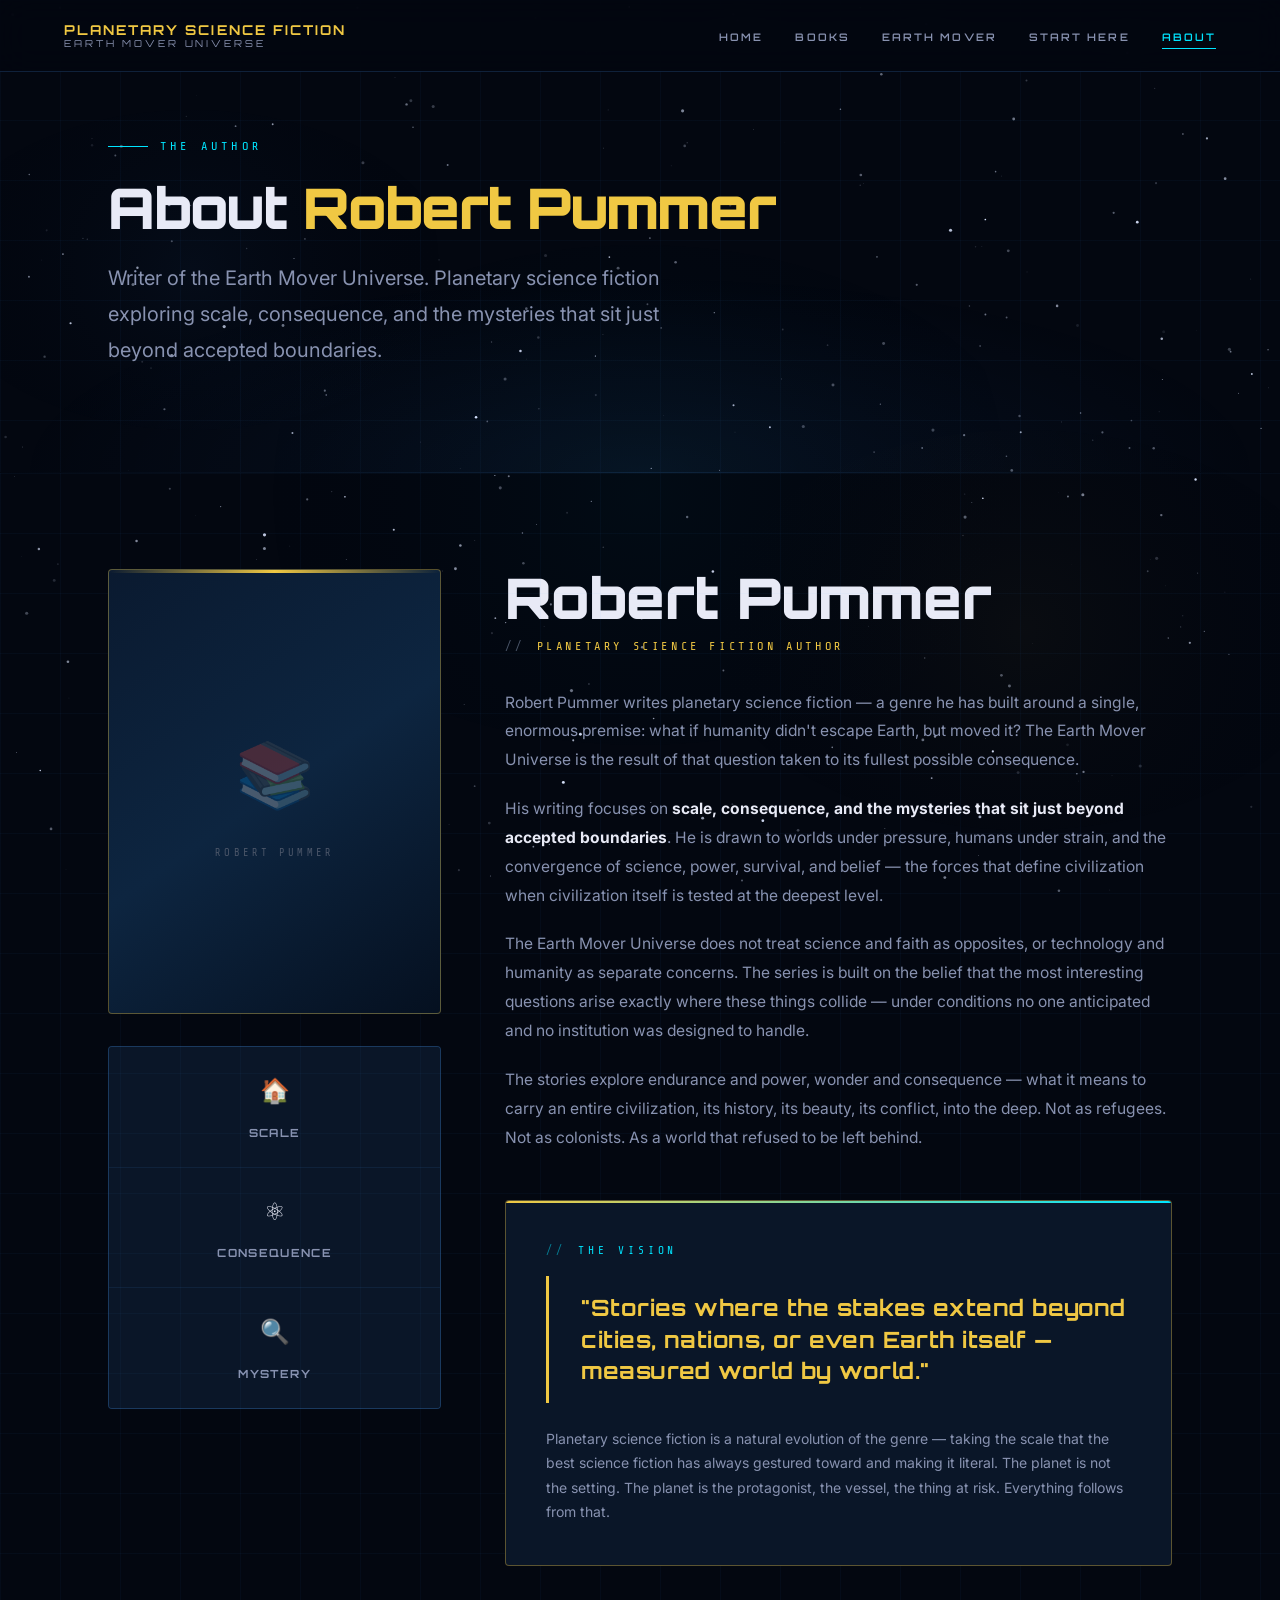
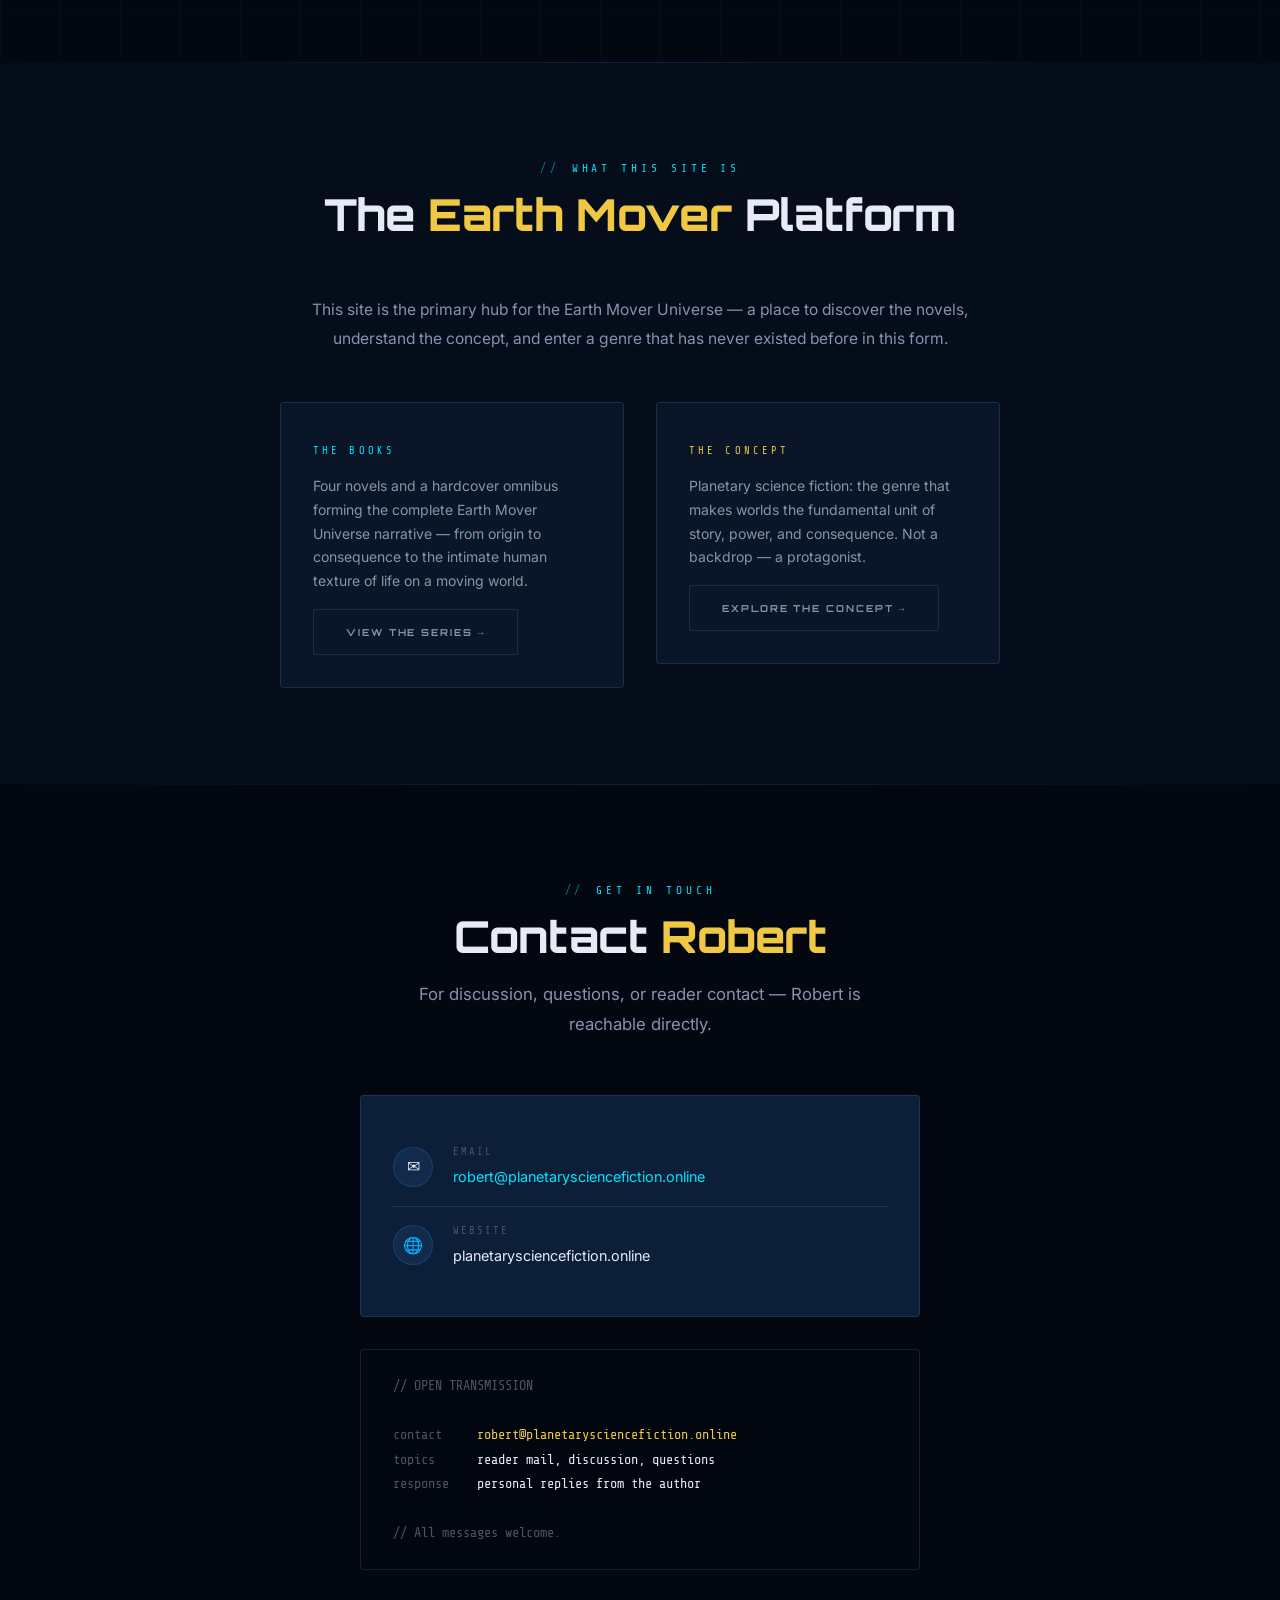
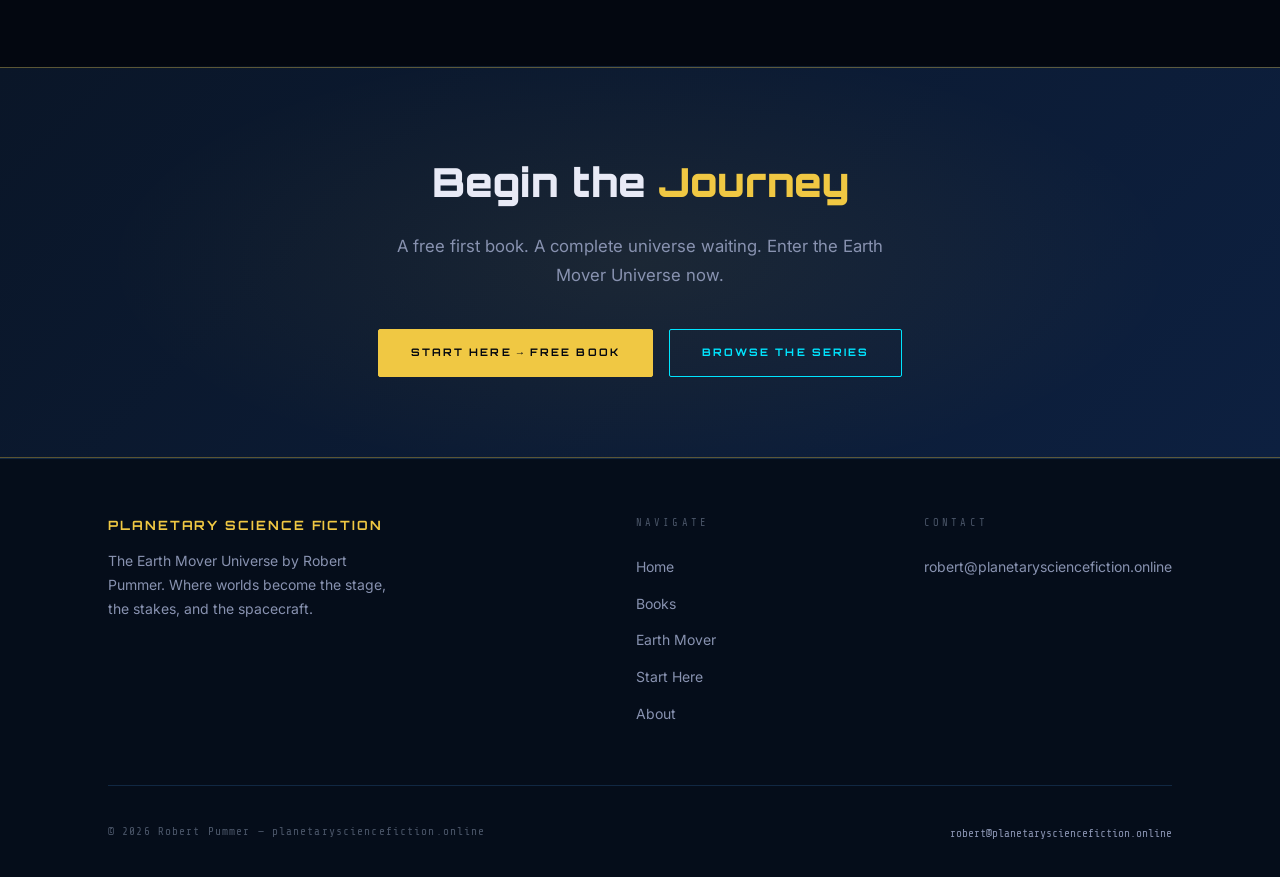
==== commit f80ba080: "Make site fully mobile-responsive - Add comprehensive breakpoints: 960px (tablet), 768px (mobile), 4" ====
--- a/about.html
+++ b/about.html
@@ -299,7 +299,7 @@
           never existed before in this form.
         </p>
 
-        <div style="display:grid; grid-template-columns:1fr 1fr; gap:1.5rem; margin-top:3rem;">
+        <div class="split-two" style="margin-top:3rem;">
 
           <div class="card">
             <div style="margin-bottom:0.75rem;">
--- a/style.css
+++ b/style.css
@@ -392,10 +392,9 @@
   width: 100%;
   aspect-ratio: 2/3;
   object-fit: cover;
+  object-position: center top;
   background: var(--bg-card-alt);
-  display: flex;
-  align-items: center;
-  justify-content: center;
+  display: block;
 }
 .book-cover-placeholder {
   width: 100%;
@@ -920,16 +919,12 @@
   object-fit: cover;
 }
 .hero-video-label {
-  position: absolute;
-  bottom: 0; left: 0; right: 0;
-  background: linear-gradient(to top, rgba(3,7,16,0.9), transparent);
-  padding: 1.5rem 1rem 0.75rem;
   font-family: var(--font-mono);
   font-size: 0.62rem;
   letter-spacing: 0.25em;
-  color: var(--text-muted);
-  text-transform: uppercase;
-  z-index: 2;
+  color: var(--text-dim);
+  text-transform: uppercase;
+  padding: 0.6rem 0.25rem 0;
 }
 
 @media (max-width: 960px) {
@@ -940,8 +935,35 @@
   .hero-right { order: -1; max-width: 560px; margin: 0 auto; width: 100%; }
 }
 
-/* ── Responsive ───────────────────────────────────────────── */
+/* ── Responsive Grid Utilities ────────────────────────────── */
+/* Used instead of inline style="display:grid;grid-template-columns:1fr 1fr" */
+.split-two {
+  display: grid;
+  grid-template-columns: 1fr 1fr;
+  gap: 2rem;
+  align-items: start;
+}
+.split-two-lg {
+  display: grid;
+  grid-template-columns: 1fr 1fr;
+  gap: 4rem;
+  align-items: start;
+}
+
+/* ── Tablet (max 960px) ───────────────────────────────────── */
+@media (max-width: 960px) {
+  .hero-two-col {
+    grid-template-columns: 1fr;
+    gap: 2.5rem;
+  }
+  .hero-right { order: -1; max-width: 560px; margin: 0 auto; width: 100%; }
+
+  .split-two-lg { gap: 2.5rem; }
+}
+
+/* ── Mobile (max 768px) ───────────────────────────────────── */
 @media (max-width: 768px) {
+  /* Nav */
   .nav-links { display: none; }
   .nav-links.open {
     display: flex;
@@ -953,14 +975,105 @@
     padding: 1.5rem 2rem 2rem;
     border-bottom: 1px solid var(--border);
     gap: 1.25rem;
+    z-index: 99;
   }
   .nav-toggle { display: flex; }
 
-  .footer-grid { grid-template-columns: 1fr; gap: 2rem; }
+  /* Section spacing */
+  .section-pad    { padding: 3.5rem 0; }
+  .section-pad-sm { padding: 2rem 0; }
+  .cta-band       { padding: 3.5rem 0; }
+
+  /* Hero */
+  .hero        { min-height: auto; }
+  .hero-inner  { padding-top: 3rem; padding-bottom: 3rem; }
+  .hero-title  { font-size: clamp(1.9rem, 8vw, 3rem); }
+  .hero-cta    { flex-direction: column; align-items: stretch; }
+  .hero-cta .btn { justify-content: center; text-align: center; }
+
+  /* Two-column grids → single column */
+  .split-two,
+  .split-two-lg { grid-template-columns: 1fr; gap: 2rem; }
+
+  /* Books */
+  .books-grid { grid-template-columns: repeat(auto-fill, minmax(240px, 1fr)); }
+
+  /* Feature grid */
+  .feature-grid { grid-template-columns: 1fr; }
+
+  /* Timeline */
+  .timeline::before { left: 10px; }
+  .timeline-item    { padding-left: 2.25rem; gap: 1rem; flex-wrap: wrap; }
+  .timeline-dot     { left: 2px; }
+  .timeline-cover   { width: 80px; }
+
+  /* Stats — 2 × 2 on mobile */
+  .stats-row { grid-template-columns: 1fr 1fr; }
+  .stat-block { padding: 1.5rem 1rem; }
+  .stat-num   { font-size: 2rem; }
+
+  /* Terminal — horizontal scroll instead of overflow */
+  .terminal { overflow-x: auto; font-size: 0.78rem; padding: 1.25rem; }
+
+  /* Omnibus */
+  .omnibus-banner  { flex-direction: column; gap: 1.5rem; }
+  .omnibus-actions { margin-left: 0; }
+
+  /* Footer */
+  .footer-grid   { grid-template-columns: 1fr; gap: 2rem; }
   .footer-bottom { flex-direction: column; text-align: center; }
 
-  .omnibus-banner { flex-direction: column; }
-  .omnibus-actions { margin-left: 0; }
-
-  .hero-title { font-size: clamp(2rem, 8vw, 3rem); }
-}
+  /* Recommended reading — 2-col on mobile */
+  .rec-grid { grid-template-columns: 1fr 1fr; }
+
+  /* Section headers */
+  .section-title { font-size: clamp(1.5rem, 6vw, 2rem); }
+  .section-lead  { font-size: 0.95rem; }
+
+  /* Pull quote */
+  .pull-quote { font-size: 1rem; padding-left: 1rem; }
+
+  /* Page header */
+  .page-header { padding-top: calc(var(--nav-h) + 2.5rem); padding-bottom: 2.5rem; }
+
+  /* CTA band buttons */
+  .cta-band .btn { display: inline-flex; }
+}
+
+/* ── Small phones (max 480px) ─────────────────────────────── */
+@media (max-width: 480px) {
+  :root { --nav-h: 64px; }
+
+  .container { padding: 0 1.25rem; }
+
+  /* Books — single column on very small screens */
+  .books-grid { grid-template-columns: 1fr; }
+
+  /* Rec grid — single column */
+  .rec-grid { grid-template-columns: 1fr; }
+
+  /* Stats — keep 2-col but smaller */
+  .stat-num { font-size: 1.75rem; }
+
+  /* Timeline — hide cover to save space */
+  .timeline-cover { display: none; }
+  .timeline-item  { padding-left: 2rem; }
+
+  /* Omnibus image */
+  .omnibus-banner img { width: 100px; }
+
+  /* Form group stacked */
+  .form-group { flex-direction: column; align-items: stretch; }
+  .form-input { max-width: 100%; }
+
+  /* Hero eyebrow */
+  .hero-eyebrow { font-size: 0.65rem; }
+  .hero-tagline { font-size: 0.95rem; }
+  .hero-sub     { font-size: 0.9rem; }
+
+  /* Buttons full-width in some contexts */
+  .omnibus-actions .btn { width: 100%; justify-content: center; }
+
+  /* Theme bars — already single col via split-two, but gap */
+  .theme-bar-body { padding: 1rem; }
+}
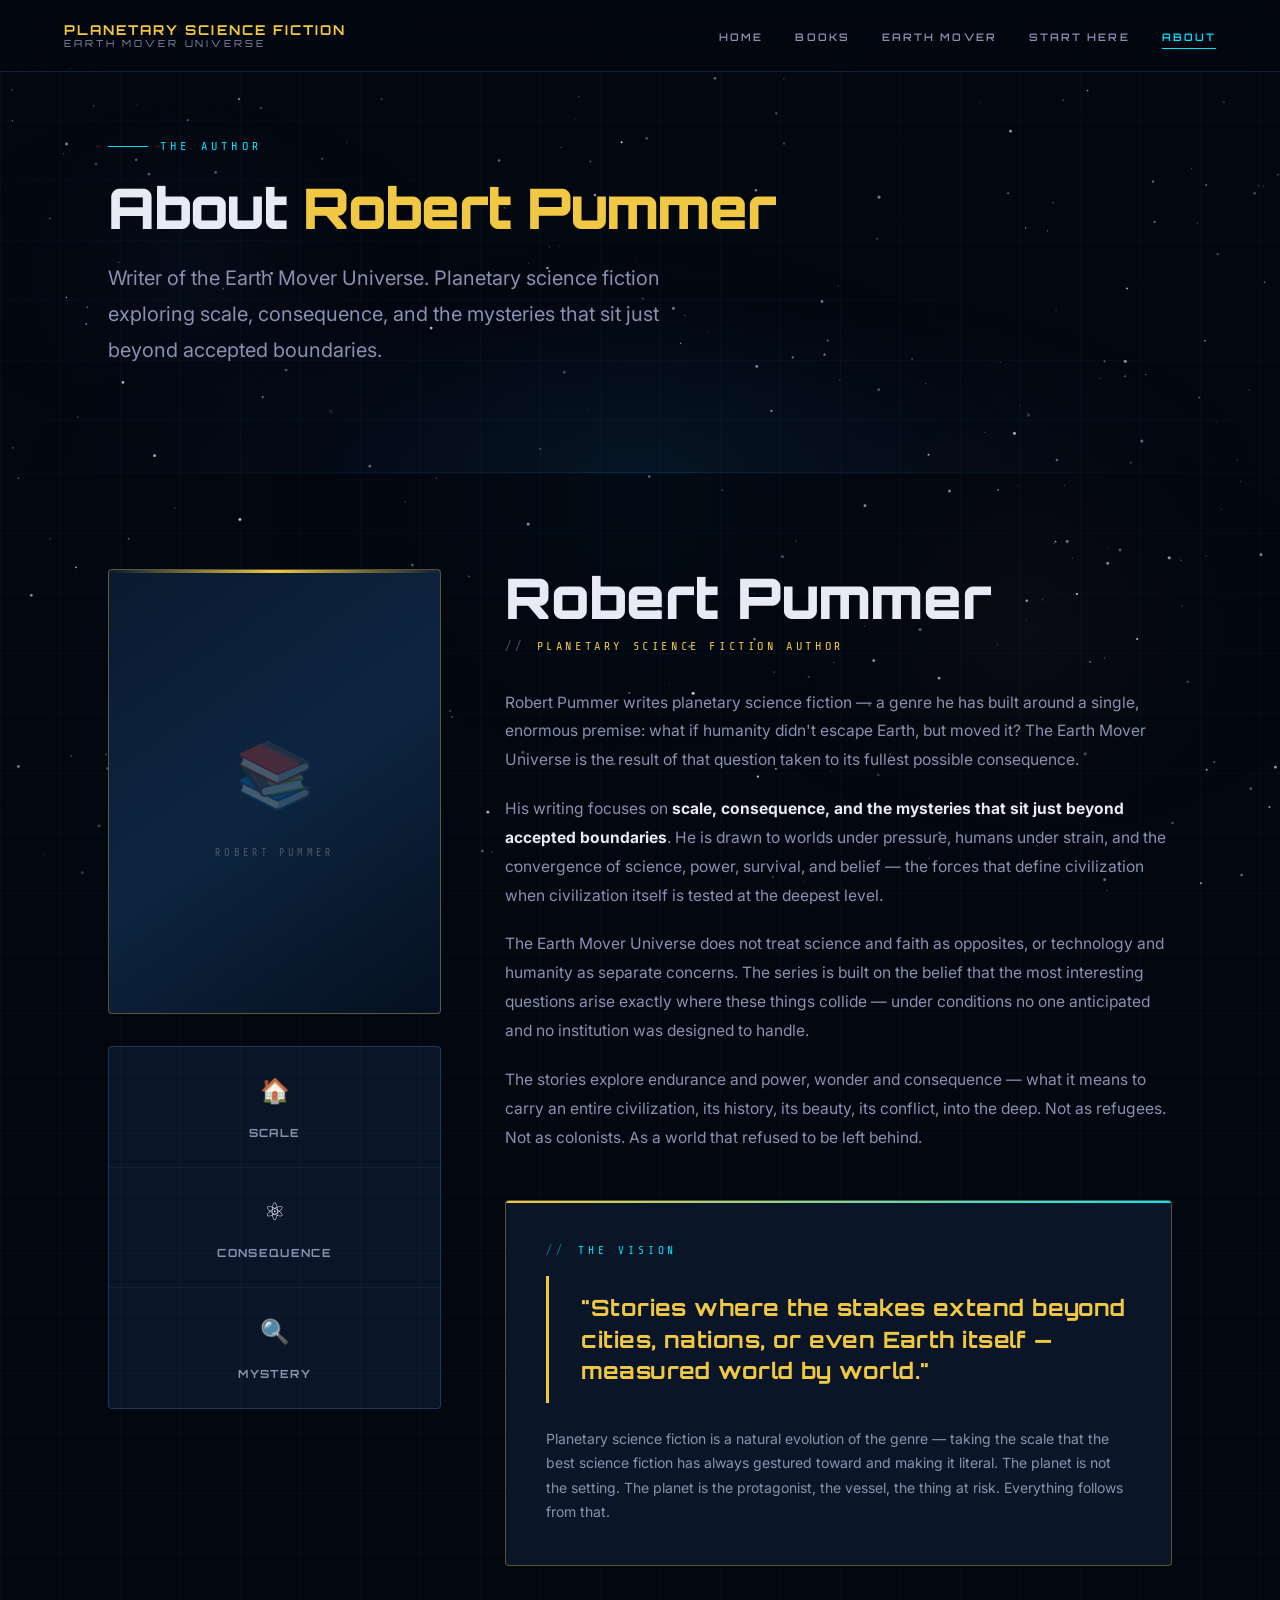
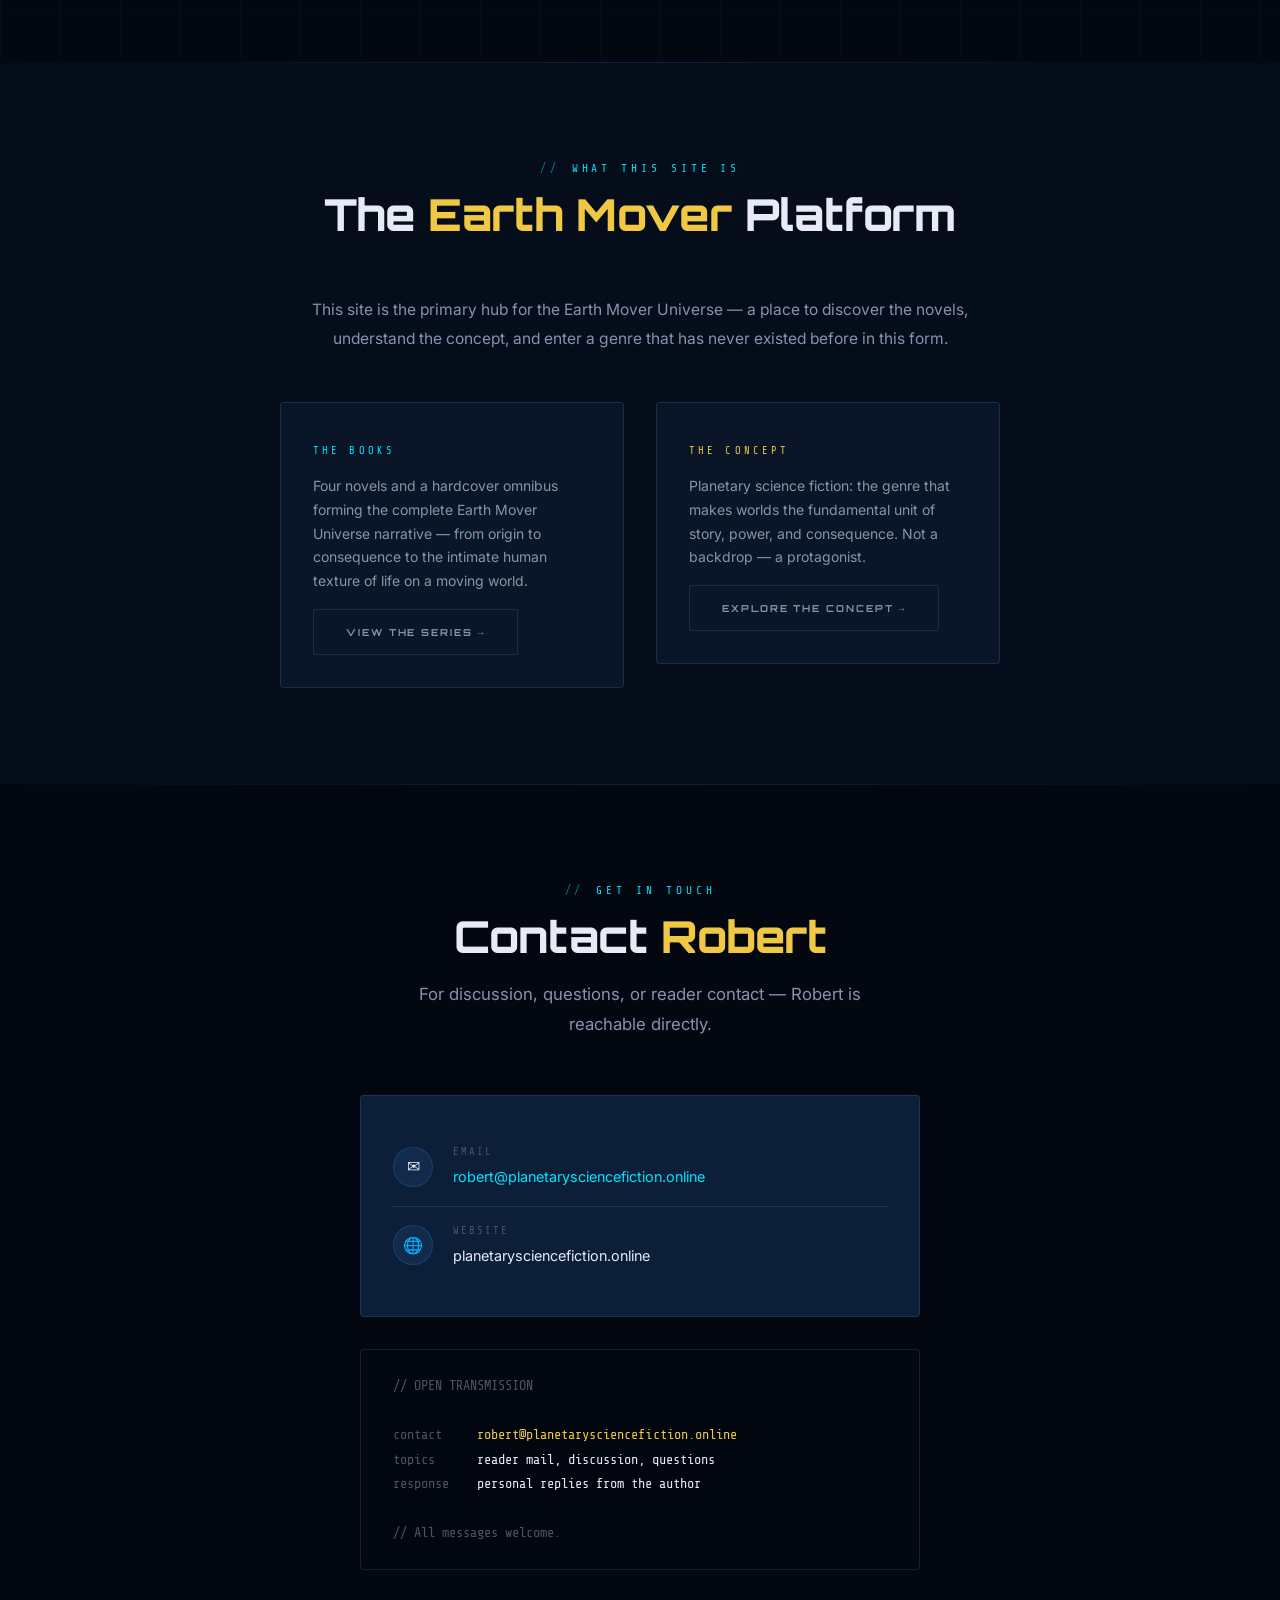
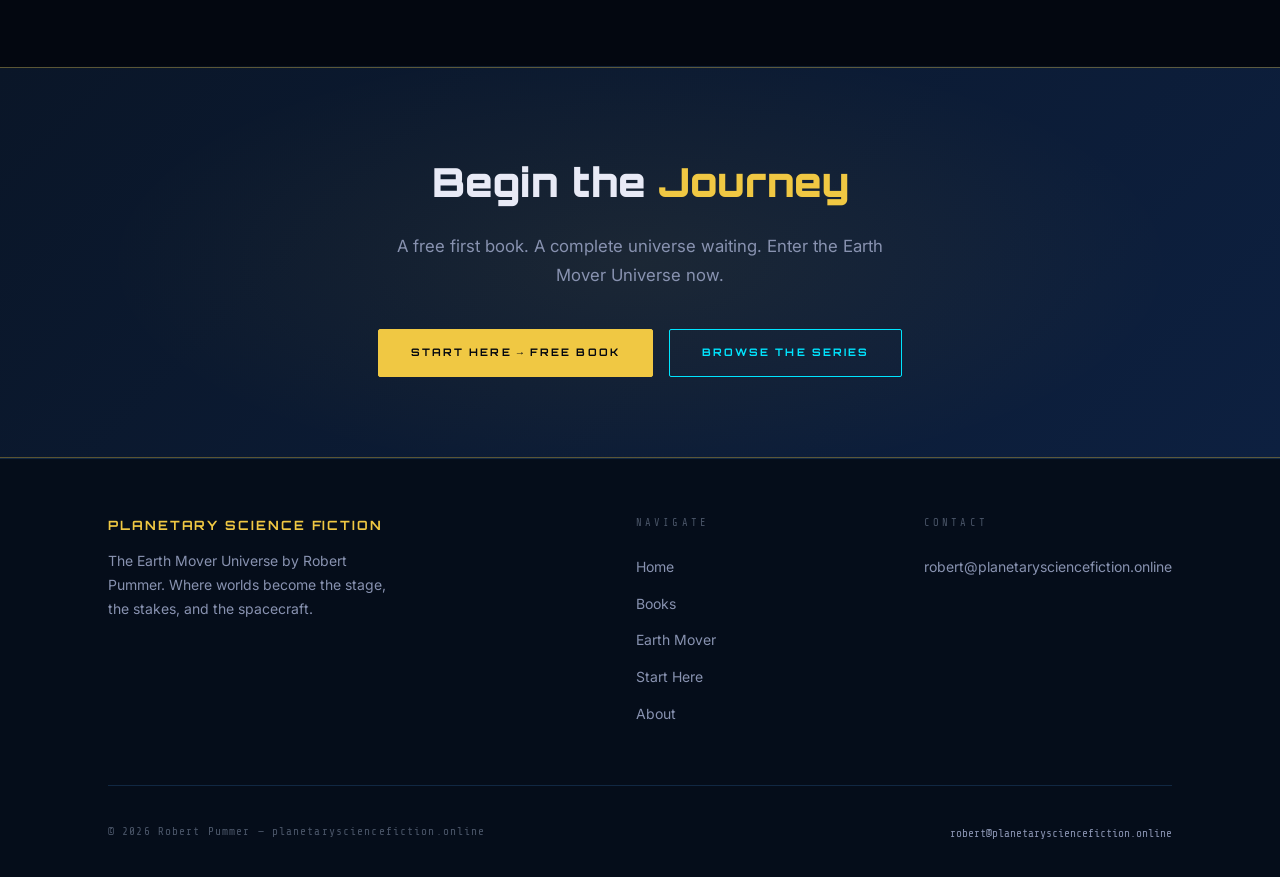
==== commit 06da5f8c: "Add Open Graph and Twitter Card meta tags for social sharing Each page now has og:title, og:descript" ====
--- a/about.html
+++ b/about.html
@@ -5,6 +5,22 @@
   <meta name="viewport" content="width=device-width, initial-scale=1.0" />
   <title>About Robert Pummer | Planetary Science Fiction</title>
   <meta name="description" content="Robert Pummer — author of the Earth Mover Universe. Planetary science fiction exploring scale, consequence, and the mysteries beyond accepted boundaries." />
+
+  <!-- Open Graph / Facebook -->
+  <meta property="og:type"        content="website" />
+  <meta property="og:site_name"   content="Planetary Science Fiction" />
+  <meta property="og:url"         content="https://planetarysciencefiction.online/about.html" />
+  <meta property="og:title"       content="About Robert Pummer | Planetary Science Fiction" />
+  <meta property="og:description" content="Robert Pummer writes planetary science fiction — exploring scale, consequence, and the mysteries beyond accepted boundaries. Creator of the Earth Mover Universe." />
+  <meta property="og:image"       content="https://planetarysciencefiction.online/images/Earth%20Mover%20universe%20hardcore%20omnibus.jpg" />
+  <meta property="og:image:alt"   content="Earth Mover Universe by Robert Pummer — Planetary Science Fiction" />
+
+  <!-- Twitter Card -->
+  <meta name="twitter:card"        content="summary_large_image" />
+  <meta name="twitter:title"       content="About Robert Pummer | Planetary Science Fiction" />
+  <meta name="twitter:description" content="Robert Pummer writes planetary science fiction — exploring scale, consequence, and the mysteries beyond accepted boundaries." />
+  <meta name="twitter:image"       content="https://planetarysciencefiction.online/images/Earth%20Mover%20universe%20hardcore%20omnibus.jpg" />
+
   <link rel="stylesheet" href="style.css" />
   <style>
     .author-grid {
